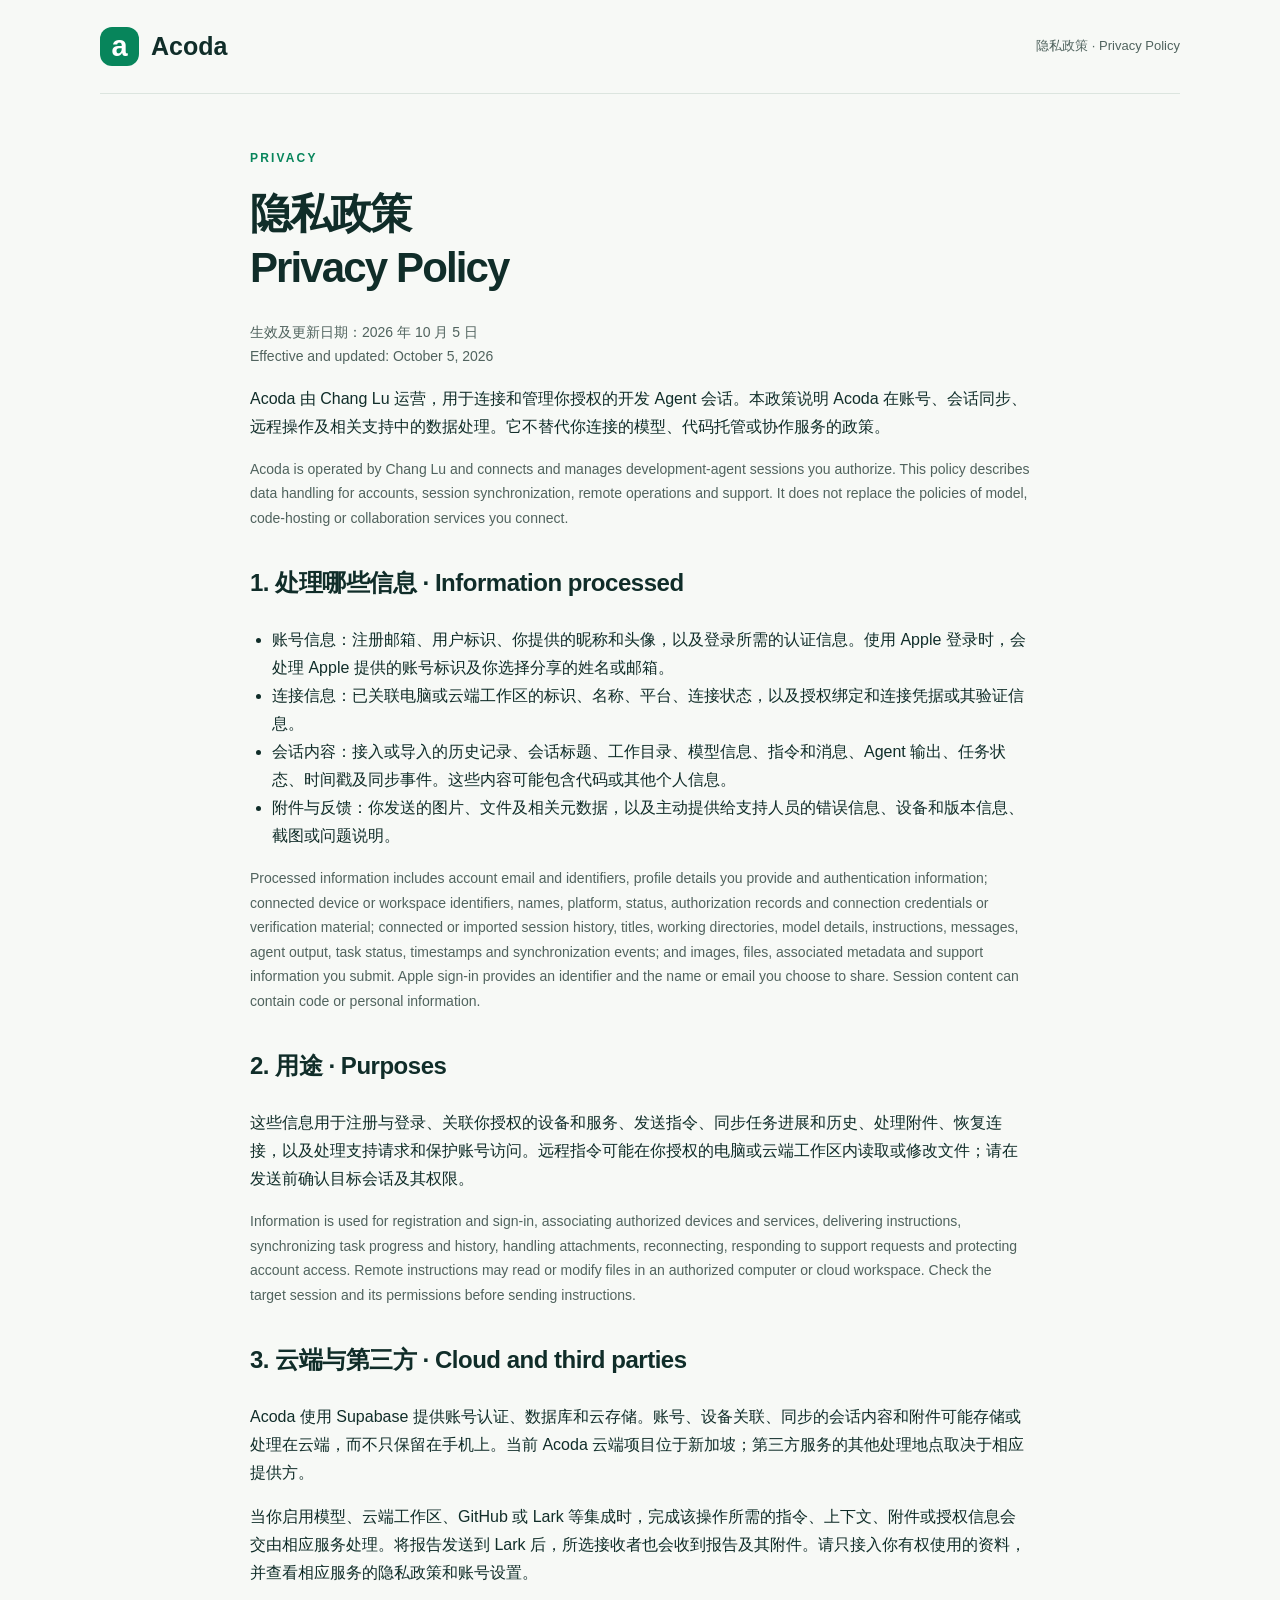
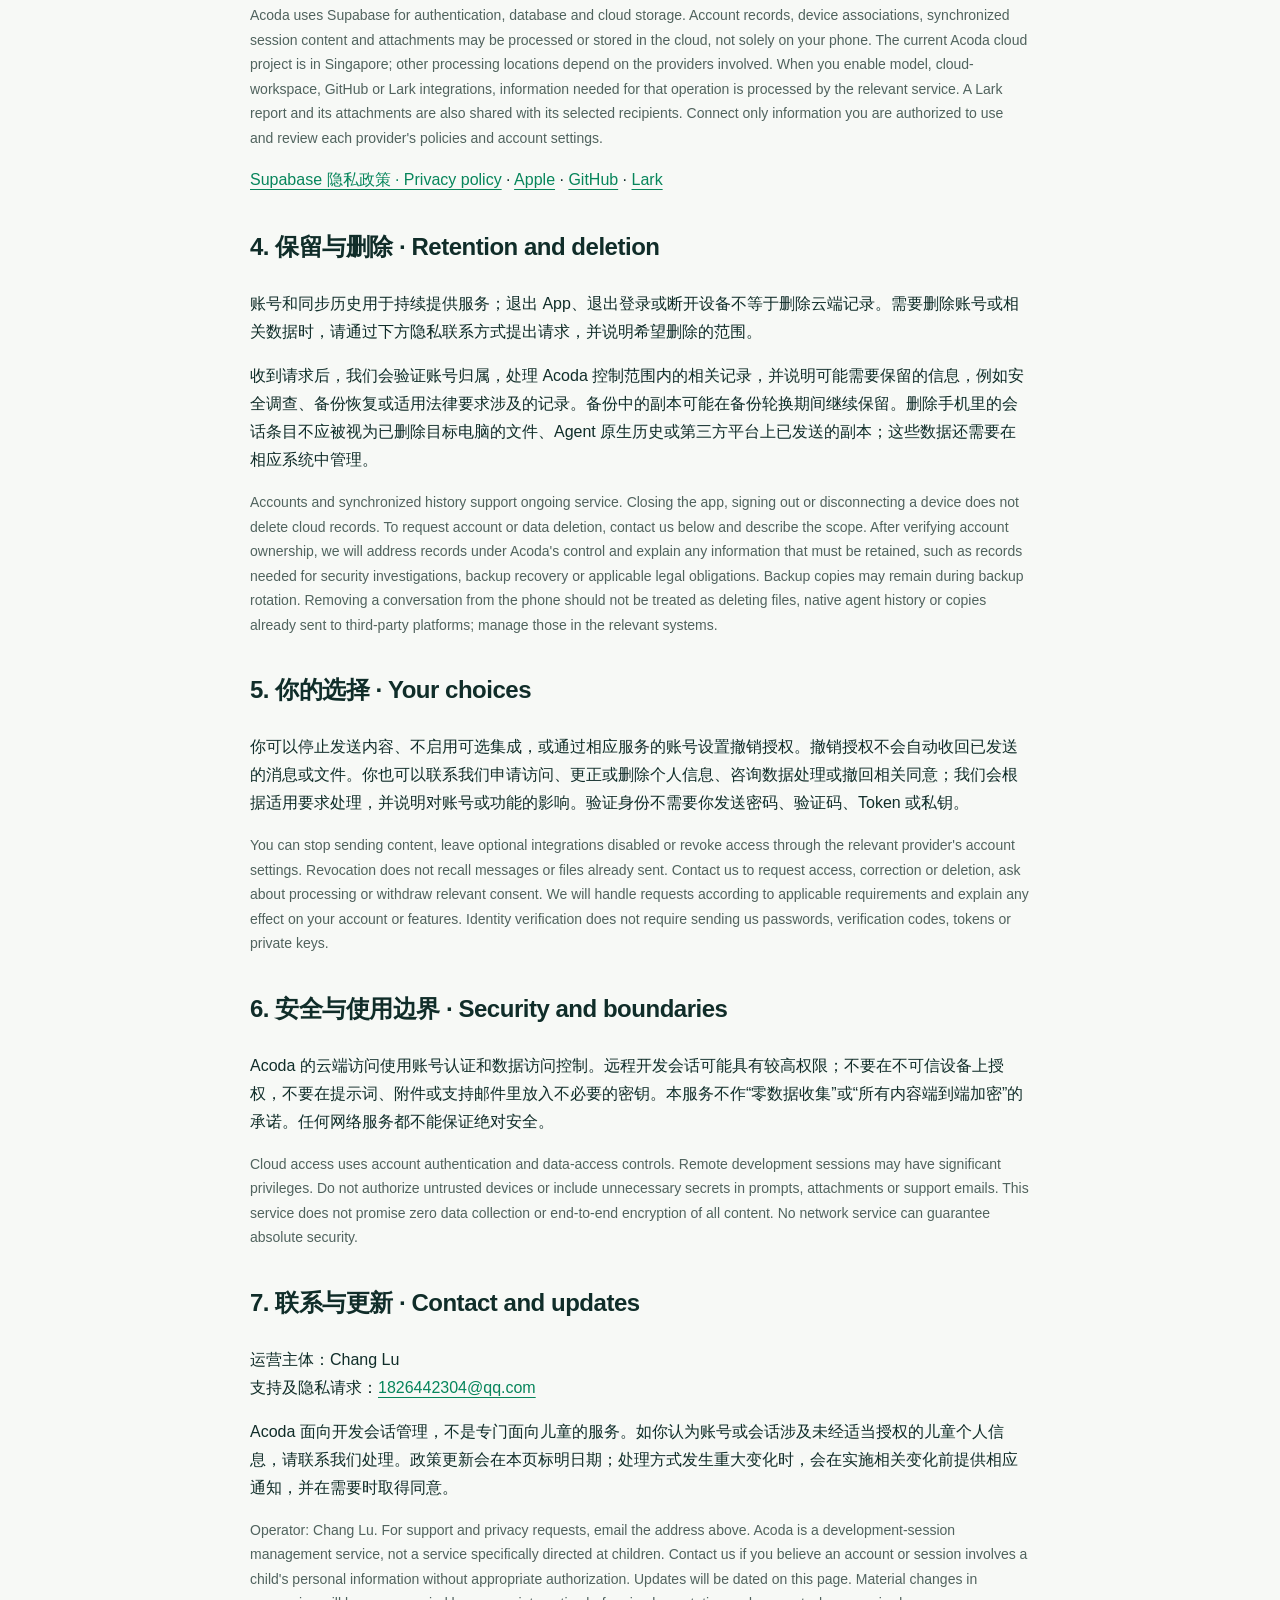
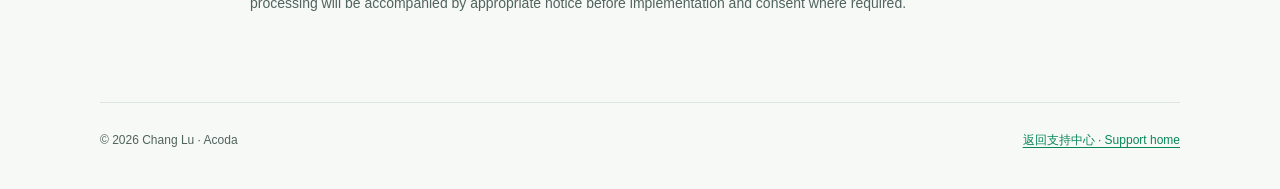
==== privacy.html @ 23ce523f "Publish Acoda bilingual privacy policy" ====
<!doctype html>
<html lang="zh-Hans">
<head>
  <meta charset="utf-8">
  <meta name="viewport" content="width=device-width, initial-scale=1">
  <meta name="description" content="Acoda 隐私政策：账号、远程会话、附件、第三方授权、数据保留及隐私请求。Acoda privacy policy.">
  <title>Acoda 隐私政策 · Privacy Policy</title>
  <link rel="stylesheet" href="style.css">
</head>
<body>
  <a class="skip" href="#main">跳至内容 · Skip to content</a>
  <header><a class="brand" href="./" aria-label="Acoda 支持中心首页"><span class="mark" aria-hidden="true">a</span>Acoda</a><span class="label">隐私政策 · Privacy Policy</span></header>
  <main id="main" class="policy">
    <p class="eyebrow">PRIVACY</p>
    <h1>隐私政策<br><span lang="en">Privacy Policy</span></h1>
    <p class="date">生效及更新日期：2026 年 10 月 5 日<br><span lang="en">Effective and updated: October 5, 2026</span></p>
    <p>Acoda 由 Chang Lu 运营，用于连接和管理你授权的开发 Agent 会话。本政策说明 Acoda 在账号、会话同步、远程操作及相关支持中的数据处理。它不替代你连接的模型、代码托管或协作服务的政策。</p>
    <p lang="en">Acoda is operated by Chang Lu and connects and manages development-agent sessions you authorize. This policy describes data handling for accounts, session synchronization, remote operations and support. It does not replace the policies of model, code-hosting or collaboration services you connect.</p>
    <section aria-labelledby="data">
      <h2 id="data">1. 处理哪些信息 · Information processed</h2>
      <ul>
        <li>账号信息：注册邮箱、用户标识、你提供的昵称和头像，以及登录所需的认证信息。使用 Apple 登录时，会处理 Apple 提供的账号标识及你选择分享的姓名或邮箱。</li>
        <li>连接信息：已关联电脑或云端工作区的标识、名称、平台、连接状态，以及授权绑定和连接凭据或其验证信息。</li>
        <li>会话内容：接入或导入的历史记录、会话标题、工作目录、模型信息、指令和消息、Agent 输出、任务状态、时间戳及同步事件。这些内容可能包含代码或其他个人信息。</li>
        <li>附件与反馈：你发送的图片、文件及相关元数据，以及主动提供给支持人员的错误信息、设备和版本信息、截图或问题说明。</li>
      </ul>
      <p lang="en">Processed information includes account email and identifiers, profile details you provide and authentication information; connected device or workspace identifiers, names, platform, status, authorization records and connection credentials or verification material; connected or imported session history, titles, working directories, model details, instructions, messages, agent output, task status, timestamps and synchronization events; and images, files, associated metadata and support information you submit. Apple sign-in provides an identifier and the name or email you choose to share. Session content can contain code or personal information.</p>
    </section>
    <section aria-labelledby="purpose">
      <h2 id="purpose">2. 用途 · Purposes</h2>
      <p>这些信息用于注册与登录、关联你授权的设备和服务、发送指令、同步任务进展和历史、处理附件、恢复连接，以及处理支持请求和保护账号访问。远程指令可能在你授权的电脑或云端工作区内读取或修改文件；请在发送前确认目标会话及其权限。</p>
      <p lang="en">Information is used for registration and sign-in, associating authorized devices and services, delivering instructions, synchronizing task progress and history, handling attachments, reconnecting, responding to support requests and protecting account access. Remote instructions may read or modify files in an authorized computer or cloud workspace. Check the target session and its permissions before sending instructions.</p>
    </section>
    <section aria-labelledby="providers">
      <h2 id="providers">3. 云端与第三方 · Cloud and third parties</h2>
      <p>Acoda 使用 Supabase 提供账号认证、数据库和云存储。账号、设备关联、同步的会话内容和附件可能存储或处理在云端，而不只保留在手机上。当前 Acoda 云端项目位于新加坡；第三方服务的其他处理地点取决于相应提供方。</p>
      <p>当你启用模型、云端工作区、GitHub 或 Lark 等集成时，完成该操作所需的指令、上下文、附件或授权信息会交由相应服务处理。将报告发送到 Lark 后，所选接收者也会收到报告及其附件。请只接入你有权使用的资料，并查看相应服务的隐私政策和账号设置。</p>
      <p lang="en">Acoda uses Supabase for authentication, database and cloud storage. Account records, device associations, synchronized session content and attachments may be processed or stored in the cloud, not solely on your phone. The current Acoda cloud project is in Singapore; other processing locations depend on the providers involved. When you enable model, cloud-workspace, GitHub or Lark integrations, information needed for that operation is processed by the relevant service. A Lark report and its attachments are also shared with its selected recipients. Connect only information you are authorized to use and review each provider's policies and account settings.</p>
      <p><a href="https://supabase.com/privacy">Supabase 隐私政策 · Privacy policy</a> · <a href="https://www.apple.com/legal/privacy/">Apple</a> · <a href="https://docs.github.com/en/site-policy/privacy-policies/github-general-privacy-statement">GitHub</a> · <a href="https://www.larksuite.com/en_us/privacy-policy">Lark</a></p>
    </section>
    <section aria-labelledby="retention">
      <h2 id="retention">4. 保留与删除 · Retention and deletion</h2>
      <p>账号和同步历史用于持续提供服务；退出 App、退出登录或断开设备不等于删除云端记录。需要删除账号或相关数据时，请通过下方隐私联系方式提出请求，并说明希望删除的范围。</p>
      <p>收到请求后，我们会验证账号归属，处理 Acoda 控制范围内的相关记录，并说明可能需要保留的信息，例如安全调查、备份恢复或适用法律要求涉及的记录。备份中的副本可能在备份轮换期间继续保留。删除手机里的会话条目不应被视为已删除目标电脑的文件、Agent 原生历史或第三方平台上已发送的副本；这些数据还需要在相应系统中管理。</p>
      <p lang="en">Accounts and synchronized history support ongoing service. Closing the app, signing out or disconnecting a device does not delete cloud records. To request account or data deletion, contact us below and describe the scope. After verifying account ownership, we will address records under Acoda's control and explain any information that must be retained, such as records needed for security investigations, backup recovery or applicable legal obligations. Backup copies may remain during backup rotation. Removing a conversation from the phone should not be treated as deleting files, native agent history or copies already sent to third-party platforms; manage those in the relevant systems.</p>
    </section>
    <section aria-labelledby="choices">
      <h2 id="choices">5. 你的选择 · Your choices</h2>
      <p>你可以停止发送内容、不启用可选集成，或通过相应服务的账号设置撤销授权。撤销授权不会自动收回已发送的消息或文件。你也可以联系我们申请访问、更正或删除个人信息、咨询数据处理或撤回相关同意；我们会根据适用要求处理，并说明对账号或功能的影响。验证身份不需要你发送密码、验证码、Token 或私钥。</p>
      <p lang="en">You can stop sending content, leave optional integrations disabled or revoke access through the relevant provider's account settings. Revocation does not recall messages or files already sent. Contact us to request access, correction or deletion, ask about processing or withdraw relevant consent. We will handle requests according to applicable requirements and explain any effect on your account or features. Identity verification does not require sending us passwords, verification codes, tokens or private keys.</p>
    </section>
    <section aria-labelledby="security">
      <h2 id="security">6. 安全与使用边界 · Security and boundaries</h2>
      <p>Acoda 的云端访问使用账号认证和数据访问控制。远程开发会话可能具有较高权限；不要在不可信设备上授权，不要在提示词、附件或支持邮件里放入不必要的密钥。本服务不作“零数据收集”或“所有内容端到端加密”的承诺。任何网络服务都不能保证绝对安全。</p>
      <p lang="en">Cloud access uses account authentication and data-access controls. Remote development sessions may have significant privileges. Do not authorize untrusted devices or include unnecessary secrets in prompts, attachments or support emails. This service does not promise zero data collection or end-to-end encryption of all content. No network service can guarantee absolute security.</p>
    </section>
    <section aria-labelledby="contact">
      <h2 id="contact">7. 联系与更新 · Contact and updates</h2>
      <p>运营主体：Chang Lu<br>支持及隐私请求：<a href="mailto:1826442304@qq.com?subject=Acoda%20Privacy">1826442304@qq.com</a></p>
      <p>Acoda 面向开发会话管理，不是专门面向儿童的服务。如你认为账号或会话涉及未经适当授权的儿童个人信息，请联系我们处理。政策更新会在本页标明日期；处理方式发生重大变化时，会在实施相关变化前提供相应通知，并在需要时取得同意。</p>
      <p lang="en">Operator: Chang Lu. For support and privacy requests, email the address above. Acoda is a development-session management service, not a service specifically directed at children. Contact us if you believe an account or session involves a child's personal information without appropriate authorization. Updates will be dated on this page. Material changes in processing will be accompanied by appropriate notice before implementation and consent where required.</p>
    </section>
  </main>
  <footer><span>© 2026 Chang Lu · Acoda</span><a href="./">返回支持中心 · Support home</a></footer>
</body>
</html>
---- style.css ----
:root{color-scheme:light;--ink:#102d29;--muted:#50635e;--green:#07855b;--paper:#f7f9f6;--line:#dce5df}*{box-sizing:border-box}html{scroll-behavior:smooth}body{margin:0;background:var(--paper);color:var(--ink);font-family:-apple-system,BlinkMacSystemFont,"Segoe UI","PingFang SC",sans-serif;line-height:1.75}a{color:var(--green);text-underline-offset:.22em}a:focus-visible{outline:3px solid #efb52f;outline-offset:5px}header,main,footer{width:min(1080px,calc(100% - 48px));margin:auto}header{min-height:94px;display:flex;align-items:center;justify-content:space-between;border-bottom:1px solid var(--line);gap:20px}.brand{display:flex;gap:12px;align-items:center;text-decoration:none;color:var(--ink);font-weight:750;font-size:25px}.mark{width:39px;height:39px;border-radius:12px;background:var(--green);color:white;display:grid;place-items:center;font-size:29px;line-height:1}.label{font-size:13px;color:var(--muted)}.hero{padding:82px 0 76px;max-width:780px}.eyebrow{color:var(--green);font-size:12px;font-weight:700;letter-spacing:.18em;margin:0 0 18px}h1{font-size:clamp(34px,5.5vw,59px);line-height:1.28;letter-spacing:-.045em;margin:0 0 25px}h2{font-size:24px;letter-spacing:-.02em;line-height:1.5;margin:0 0 25px}h3{font-size:20px;margin:10px 0 12px}.intro{font-size:18px;color:var(--muted);margin-bottom:28px}p{margin:0 0 16px}p[lang=en],.intro [lang=en]{font-size:14px;color:var(--muted)}.button{display:inline-flex;gap:36px;align-items:center;padding:12px 22px;border-radius:12px;background:var(--green);color:#fff;text-decoration:none;font-weight:650;min-height:48px}.grid{display:grid;grid-template-columns:repeat(3,minmax(0,1fr));gap:30px;padding:20px 0 52px;border-bottom:1px solid var(--line)}article{min-width:0}.number{display:block;color:var(--green);font-size:13px;letter-spacing:.1em}article p{font-size:15px}.contact{display:grid;grid-template-columns:1.5fr 1fr;gap:75px;margin:62px 0 74px;padding:34px;background:#eaf2eb;border-radius:20px}.contact h2{margin-bottom:16px}.contact p{font-size:15px}address{font-style:normal;display:flex;flex-direction:column;justify-content:center;align-items:start;gap:9px}address span{font-size:12px;color:var(--muted)}address a{font-size:19px;font-weight:650;overflow-wrap:anywhere;margin-bottom:19px}footer{border-top:1px solid var(--line);display:flex;justify-content:space-between;gap:30px;padding:27px 0 38px;color:var(--muted);font-size:12px}.skip{position:absolute;left:16px;top:-200px;background:white;padding:10px;z-index:10}.skip:focus{top:10px}.policy{max-width:780px;padding:54px 0 70px}.policy h1{font-size:42px}.policy section{margin-top:35px}.policy ul{padding-left:22px}.policy .date{font-size:14px;color:var(--muted)}@media(max-width:700px){header,main,footer{width:calc(100% - 32px)}header{min-height:76px}.label{font-size:11px}.hero{padding:52px 0 45px}.grid{grid-template-columns:1fr;gap:25px}.contact{grid-template-columns:1fr;gap:25px;padding:23px;margin:36px 0}footer{flex-direction:column;gap:12px}.policy h1{font-size:34px}}@media(prefers-reduced-motion:reduce){html{scroll-behavior:auto}}
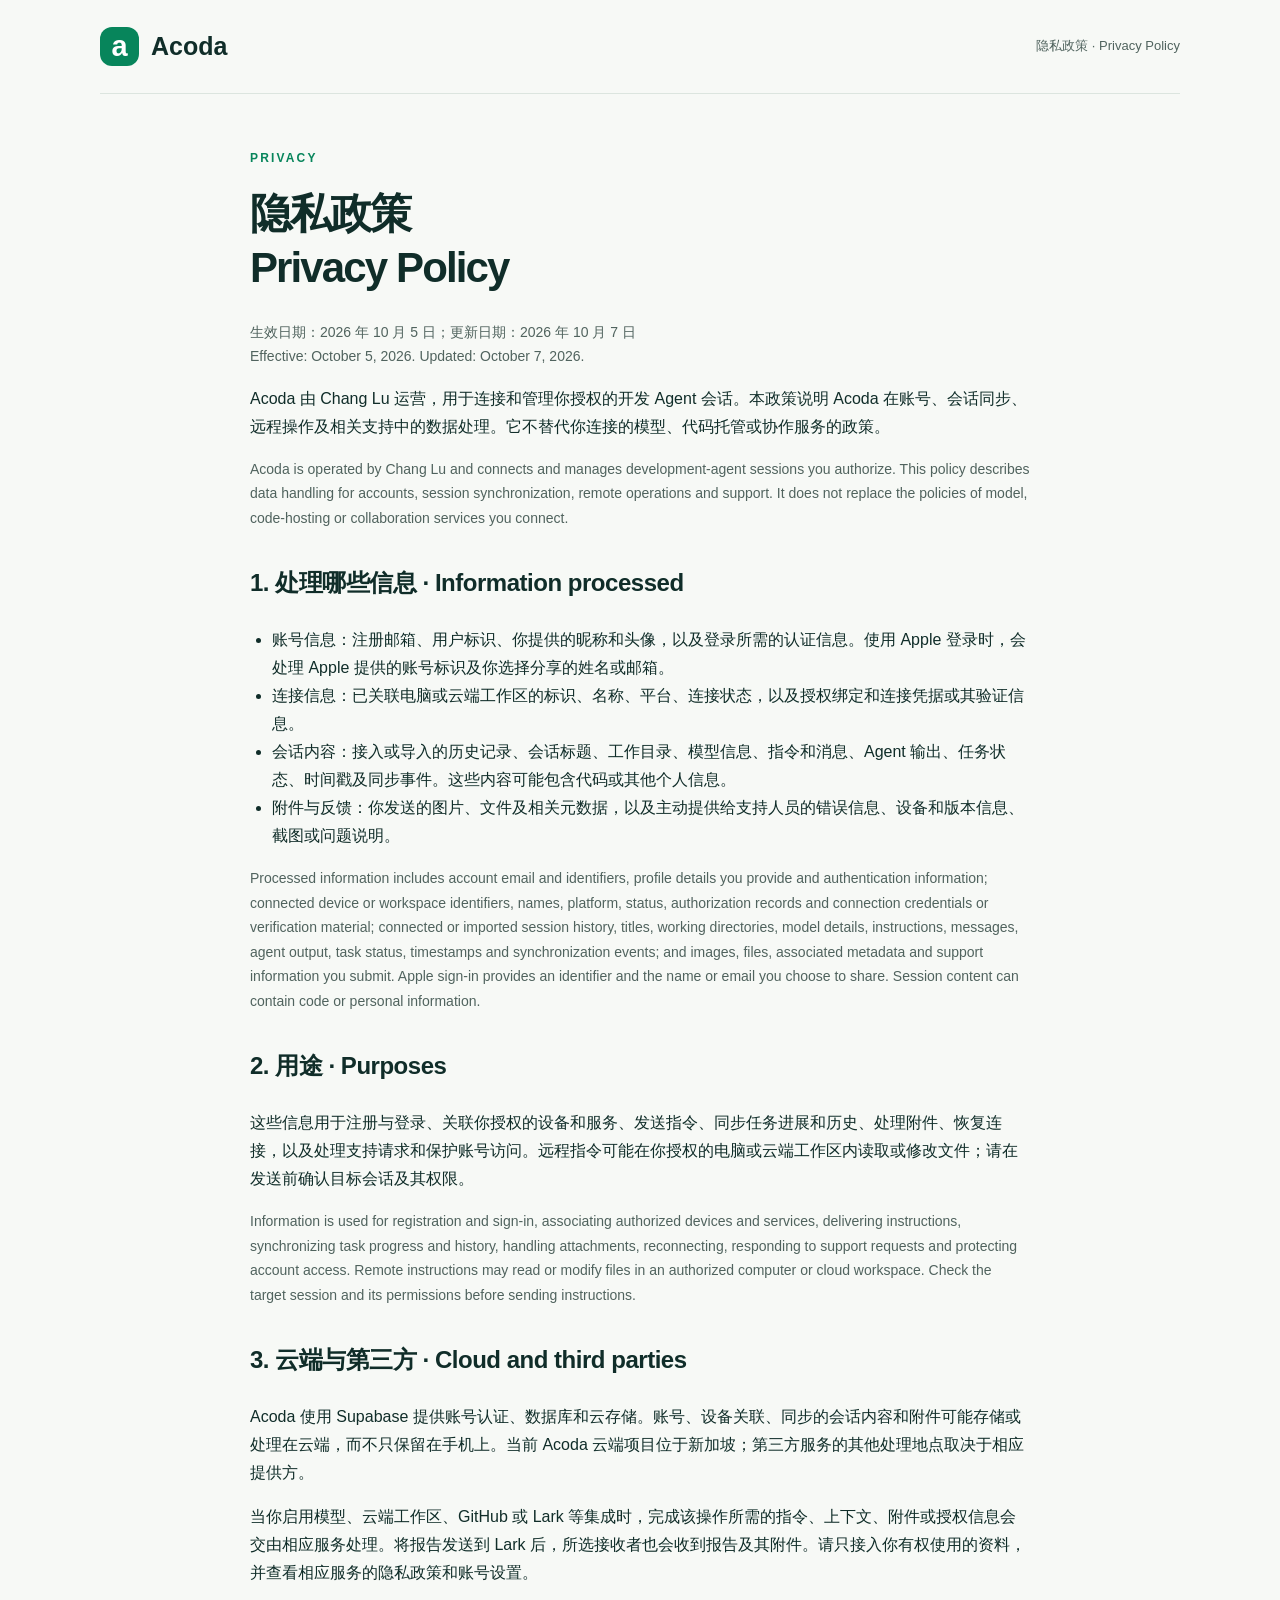
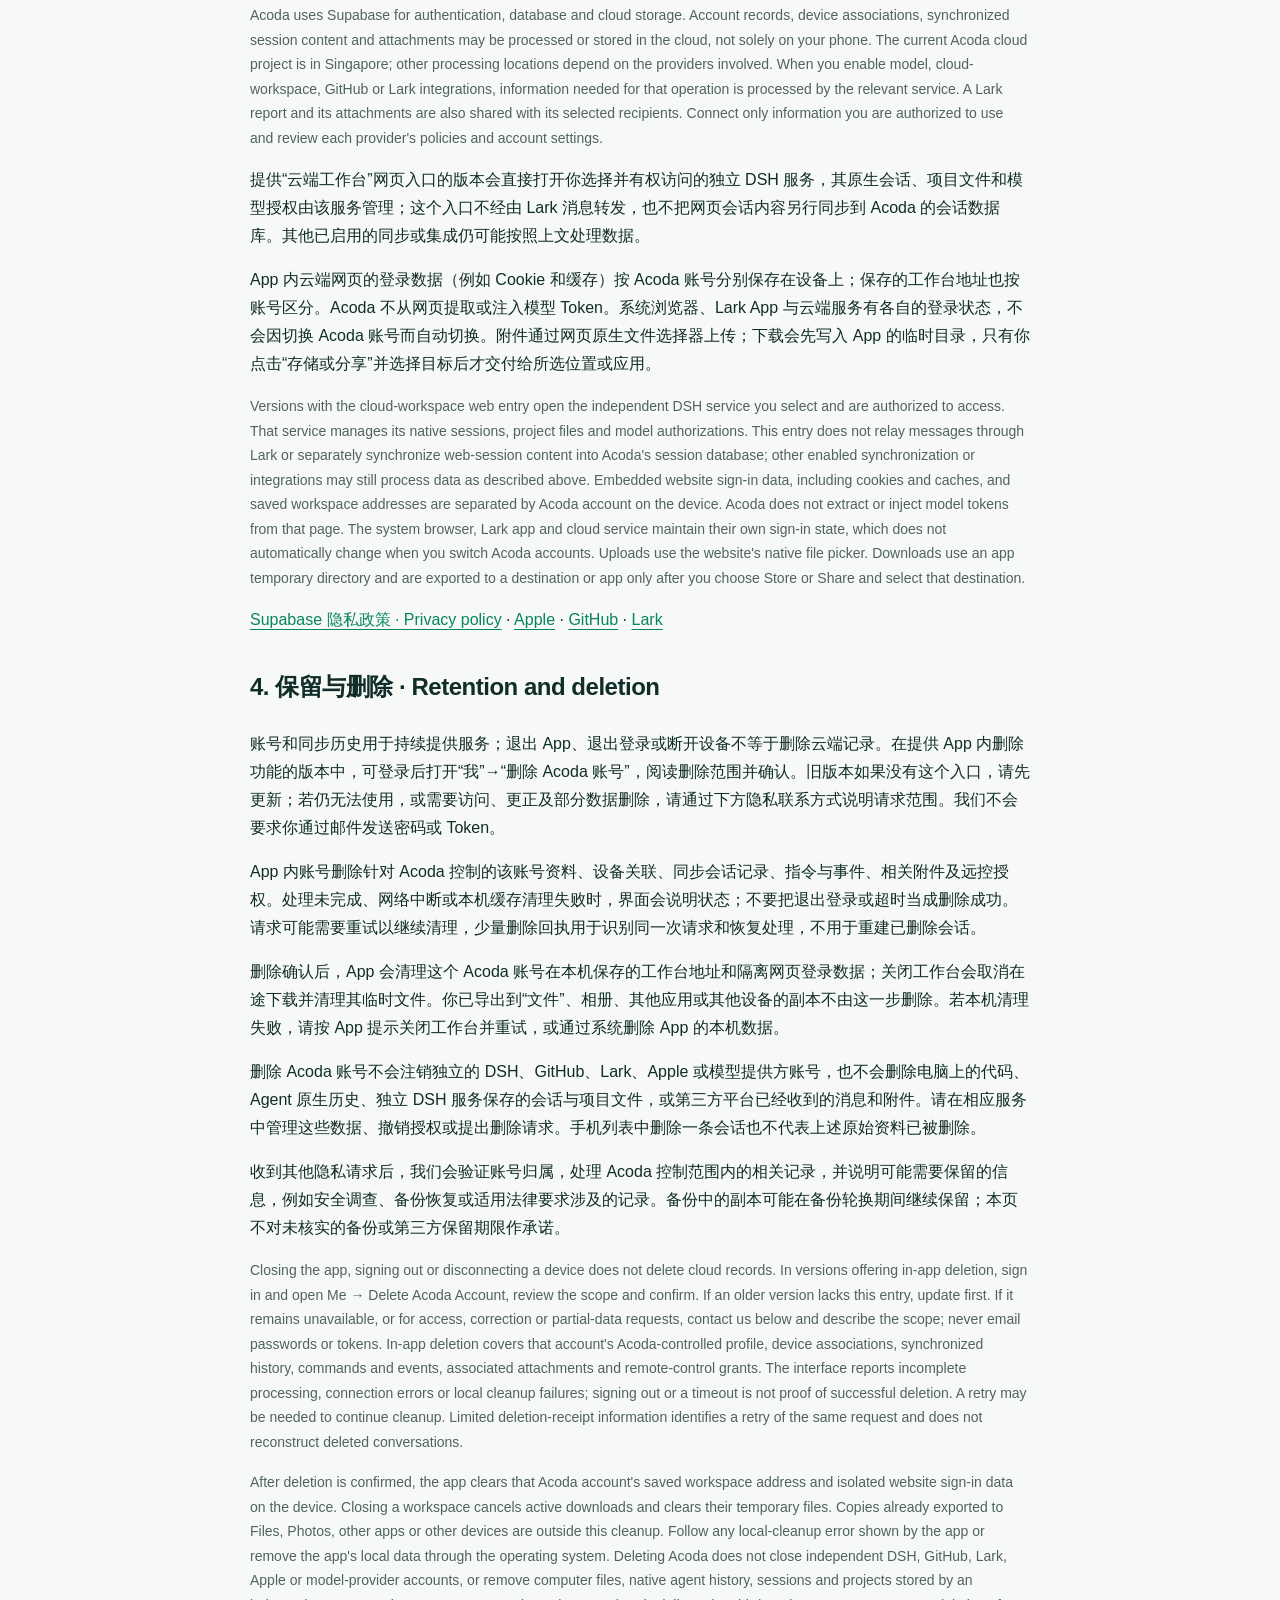
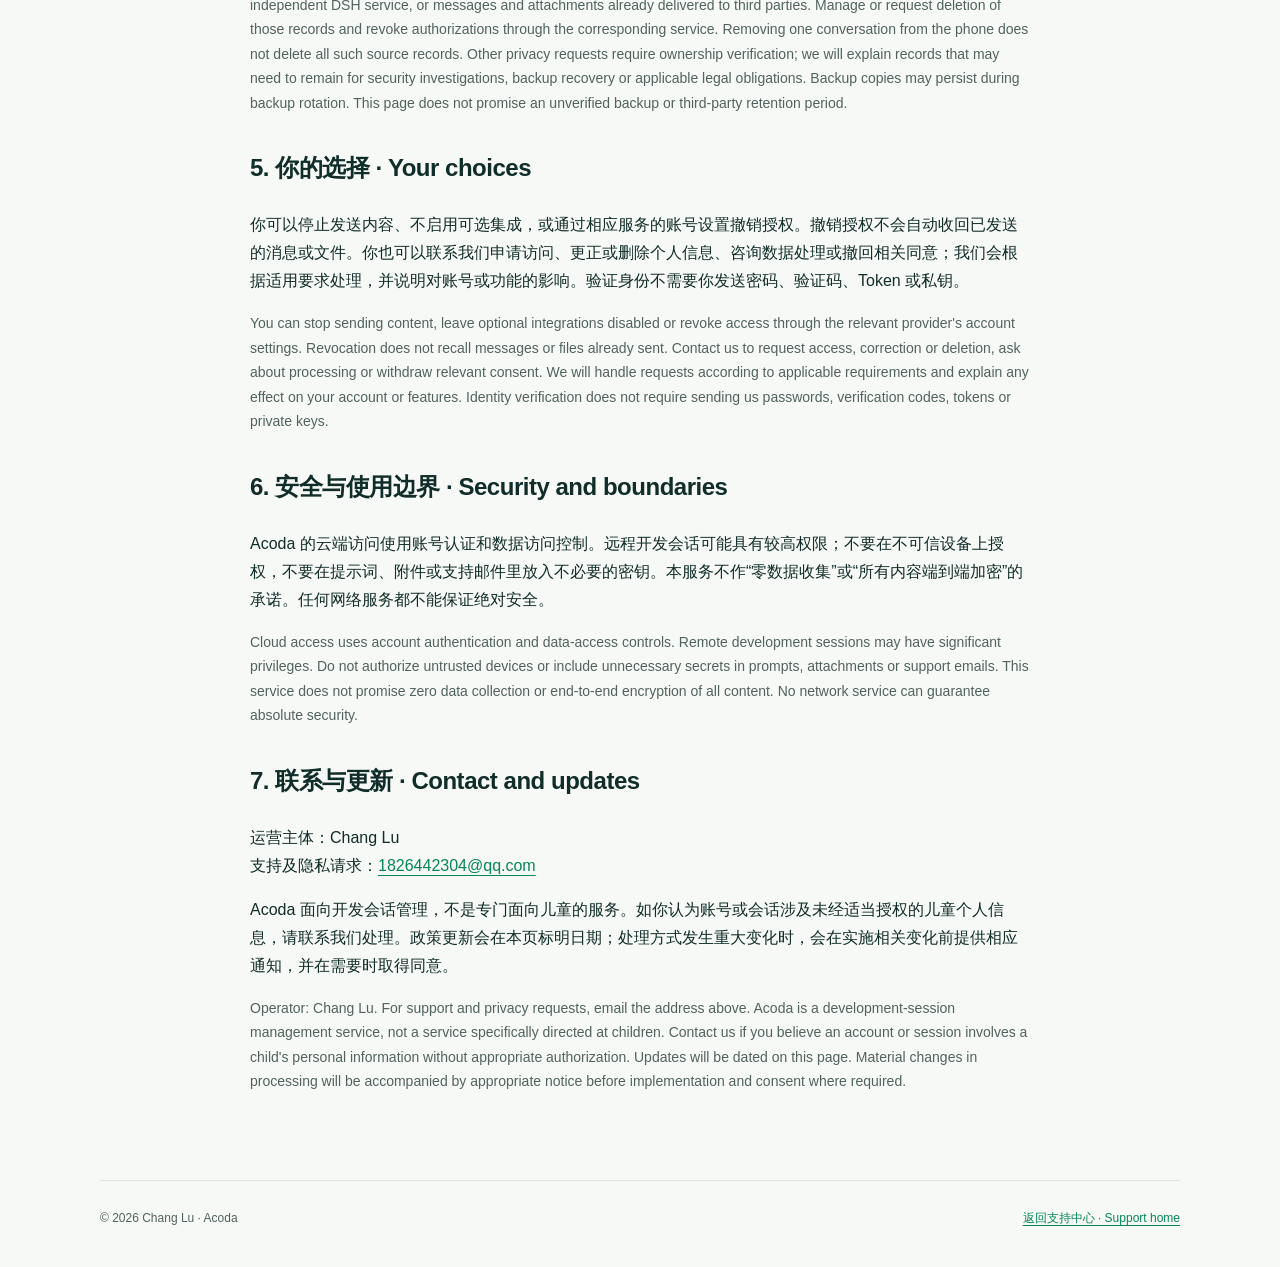
==== commit a1ed21d8: "docs: clarify account deletion and independent cloud data" ====
--- a/privacy.html
+++ b/privacy.html
@@ -13,7 +13,7 @@
   <main id="main" class="policy">
     <p class="eyebrow">PRIVACY</p>
     <h1>隐私政策<br><span lang="en">Privacy Policy</span></h1>
-    <p class="date">生效及更新日期：2026 年 10 月 5 日<br><span lang="en">Effective and updated: October 5, 2026</span></p>
+    <p class="date">生效日期：2026 年 10 月 5 日；更新日期：2026 年 10 月 7 日<br><span lang="en">Effective: October 5, 2026. Updated: October 7, 2026.</span></p>
     <p>Acoda 由 Chang Lu 运营，用于连接和管理你授权的开发 Agent 会话。本政策说明 Acoda 在账号、会话同步、远程操作及相关支持中的数据处理。它不替代你连接的模型、代码托管或协作服务的政策。</p>
     <p lang="en">Acoda is operated by Chang Lu and connects and manages development-agent sessions you authorize. This policy describes data handling for accounts, session synchronization, remote operations and support. It does not replace the policies of model, code-hosting or collaboration services you connect.</p>
     <section aria-labelledby="data">
@@ -36,13 +36,20 @@
       <p>Acoda 使用 Supabase 提供账号认证、数据库和云存储。账号、设备关联、同步的会话内容和附件可能存储或处理在云端，而不只保留在手机上。当前 Acoda 云端项目位于新加坡；第三方服务的其他处理地点取决于相应提供方。</p>
       <p>当你启用模型、云端工作区、GitHub 或 Lark 等集成时，完成该操作所需的指令、上下文、附件或授权信息会交由相应服务处理。将报告发送到 Lark 后，所选接收者也会收到报告及其附件。请只接入你有权使用的资料，并查看相应服务的隐私政策和账号设置。</p>
       <p lang="en">Acoda uses Supabase for authentication, database and cloud storage. Account records, device associations, synchronized session content and attachments may be processed or stored in the cloud, not solely on your phone. The current Acoda cloud project is in Singapore; other processing locations depend on the providers involved. When you enable model, cloud-workspace, GitHub or Lark integrations, information needed for that operation is processed by the relevant service. A Lark report and its attachments are also shared with its selected recipients. Connect only information you are authorized to use and review each provider's policies and account settings.</p>
+      <p>提供“云端工作台”网页入口的版本会直接打开你选择并有权访问的独立 DSH 服务，其原生会话、项目文件和模型授权由该服务管理；这个入口不经由 Lark 消息转发，也不把网页会话内容另行同步到 Acoda 的会话数据库。其他已启用的同步或集成仍可能按照上文处理数据。</p>
+      <p>App 内云端网页的登录数据（例如 Cookie 和缓存）按 Acoda 账号分别保存在设备上；保存的工作台地址也按账号区分。Acoda 不从网页提取或注入模型 Token。系统浏览器、Lark App 与云端服务有各自的登录状态，不会因切换 Acoda 账号而自动切换。附件通过网页原生文件选择器上传；下载会先写入 App 的临时目录，只有你点击“存储或分享”并选择目标后才交付给所选位置或应用。</p>
+      <p lang="en">Versions with the cloud-workspace web entry open the independent DSH service you select and are authorized to access. That service manages its native sessions, project files and model authorizations. This entry does not relay messages through Lark or separately synchronize web-session content into Acoda's session database; other enabled synchronization or integrations may still process data as described above. Embedded website sign-in data, including cookies and caches, and saved workspace addresses are separated by Acoda account on the device. Acoda does not extract or inject model tokens from that page. The system browser, Lark app and cloud service maintain their own sign-in state, which does not automatically change when you switch Acoda accounts. Uploads use the website's native file picker. Downloads use an app temporary directory and are exported to a destination or app only after you choose Store or Share and select that destination.</p>
       <p><a href="https://supabase.com/privacy">Supabase 隐私政策 · Privacy policy</a> · <a href="https://www.apple.com/legal/privacy/">Apple</a> · <a href="https://docs.github.com/en/site-policy/privacy-policies/github-general-privacy-statement">GitHub</a> · <a href="https://www.larksuite.com/en_us/privacy-policy">Lark</a></p>
     </section>
     <section aria-labelledby="retention">
       <h2 id="retention">4. 保留与删除 · Retention and deletion</h2>
-      <p>账号和同步历史用于持续提供服务；退出 App、退出登录或断开设备不等于删除云端记录。需要删除账号或相关数据时，请通过下方隐私联系方式提出请求，并说明希望删除的范围。</p>
-      <p>收到请求后，我们会验证账号归属，处理 Acoda 控制范围内的相关记录，并说明可能需要保留的信息，例如安全调查、备份恢复或适用法律要求涉及的记录。备份中的副本可能在备份轮换期间继续保留。删除手机里的会话条目不应被视为已删除目标电脑的文件、Agent 原生历史或第三方平台上已发送的副本；这些数据还需要在相应系统中管理。</p>
-      <p lang="en">Accounts and synchronized history support ongoing service. Closing the app, signing out or disconnecting a device does not delete cloud records. To request account or data deletion, contact us below and describe the scope. After verifying account ownership, we will address records under Acoda's control and explain any information that must be retained, such as records needed for security investigations, backup recovery or applicable legal obligations. Backup copies may remain during backup rotation. Removing a conversation from the phone should not be treated as deleting files, native agent history or copies already sent to third-party platforms; manage those in the relevant systems.</p>
+      <p>账号和同步历史用于持续提供服务；退出 App、退出登录或断开设备不等于删除云端记录。在提供 App 内删除功能的版本中，可登录后打开“我”→“删除 Acoda 账号”，阅读删除范围并确认。旧版本如果没有这个入口，请先更新；若仍无法使用，或需要访问、更正及部分数据删除，请通过下方隐私联系方式说明请求范围。我们不会要求你通过邮件发送密码或 Token。</p>
+      <p>App 内账号删除针对 Acoda 控制的该账号资料、设备关联、同步会话记录、指令与事件、相关附件及远控授权。处理未完成、网络中断或本机缓存清理失败时，界面会说明状态；不要把退出登录或超时当成删除成功。请求可能需要重试以继续清理，少量删除回执用于识别同一次请求和恢复处理，不用于重建已删除会话。</p>
+      <p>删除确认后，App 会清理这个 Acoda 账号在本机保存的工作台地址和隔离网页登录数据；关闭工作台会取消在途下载并清理其临时文件。你已导出到“文件”、相册、其他应用或其他设备的副本不由这一步删除。若本机清理失败，请按 App 提示关闭工作台并重试，或通过系统删除 App 的本机数据。</p>
+      <p>删除 Acoda 账号不会注销独立的 DSH、GitHub、Lark、Apple 或模型提供方账号，也不会删除电脑上的代码、Agent 原生历史、独立 DSH 服务保存的会话与项目文件，或第三方平台已经收到的消息和附件。请在相应服务中管理这些数据、撤销授权或提出删除请求。手机列表中删除一条会话也不代表上述原始资料已被删除。</p>
+      <p>收到其他隐私请求后，我们会验证账号归属，处理 Acoda 控制范围内的相关记录，并说明可能需要保留的信息，例如安全调查、备份恢复或适用法律要求涉及的记录。备份中的副本可能在备份轮换期间继续保留；本页不对未核实的备份或第三方保留期限作承诺。</p>
+      <p lang="en">Closing the app, signing out or disconnecting a device does not delete cloud records. In versions offering in-app deletion, sign in and open Me → Delete Acoda Account, review the scope and confirm. If an older version lacks this entry, update first. If it remains unavailable, or for access, correction or partial-data requests, contact us below and describe the scope; never email passwords or tokens. In-app deletion covers that account's Acoda-controlled profile, device associations, synchronized history, commands and events, associated attachments and remote-control grants. The interface reports incomplete processing, connection errors or local cleanup failures; signing out or a timeout is not proof of successful deletion. A retry may be needed to continue cleanup. Limited deletion-receipt information identifies a retry of the same request and does not reconstruct deleted conversations.</p>
+      <p lang="en">After deletion is confirmed, the app clears that Acoda account's saved workspace address and isolated website sign-in data on the device. Closing a workspace cancels active downloads and clears their temporary files. Copies already exported to Files, Photos, other apps or other devices are outside this cleanup. Follow any local-cleanup error shown by the app or remove the app's local data through the operating system. Deleting Acoda does not close independent DSH, GitHub, Lark, Apple or model-provider accounts, or remove computer files, native agent history, sessions and projects stored by an independent DSH service, or messages and attachments already delivered to third parties. Manage or request deletion of those records and revoke authorizations through the corresponding service. Removing one conversation from the phone does not delete all such source records. Other privacy requests require ownership verification; we will explain records that may need to remain for security investigations, backup recovery or applicable legal obligations. Backup copies may persist during backup rotation. This page does not promise an unverified backup or third-party retention period.</p>
     </section>
     <section aria-labelledby="choices">
       <h2 id="choices">5. 你的选择 · Your choices</h2>
